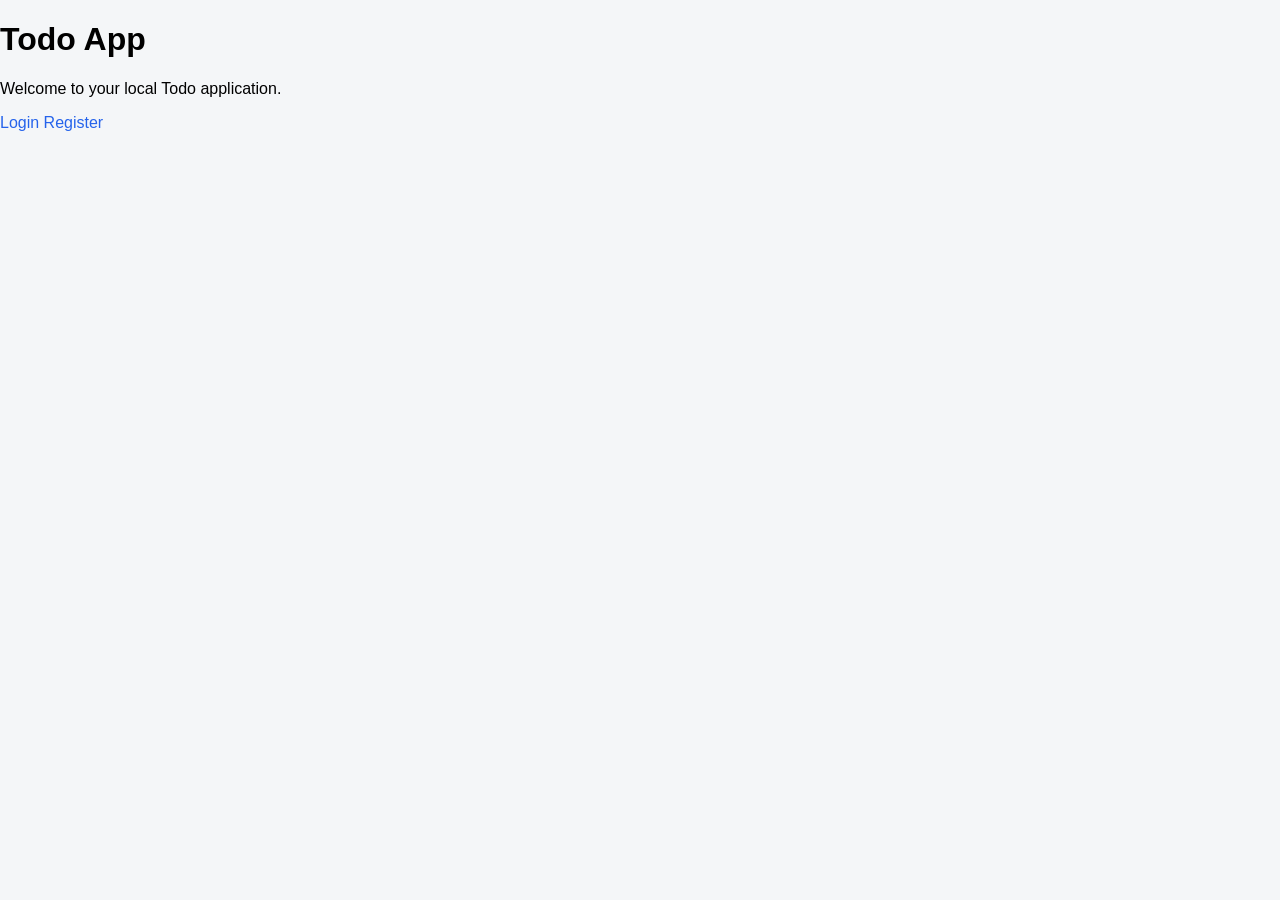
==== frontend/index.html @ 46b51053 "Initial working Todo application" ====
<!DOCTYPE html>
<html lang="en">
<head>
  <meta charset="UTF-8">
  <meta name="viewport" content="width=device-width, initial-scale=1.0">
  <title>Todo App</title>
  <link rel="stylesheet" href="css/style.css">
</head>
<body>
  <main class="container">
    <h1>Todo App</h1>
    <p>Welcome to your local Todo application.</p>
    <div class="actions">
      <a href="login.html">Login</a>
      <a href="register.html">Register</a>
    </div>
  </main>
</body>
</html>
---- frontend/css/style.css ----
* {
    box-sizing: border-box;
}

body {
    margin: 0;
    font-family: Arial, sans-serif;
    background: #f4f6f8;
}

.auth-container {
    width: 400px;
    max-width: 90%;
    margin: 80px auto;
    padding: 30px;

    background: white;

    border-radius: 10px;

    box-shadow: 0 4px 15px rgba(0, 0, 0, 0.1);
}

.auth-container h1 {
    margin-bottom: 10px;
}

.auth-container p {
    color: #666;
}

.form-group {
    margin-bottom: 20px;
}

.form-group label {
    display: block;
    margin-bottom: 6px;
    font-weight: bold;
}

.form-group input {
    width: 100%;
    padding: 12px;

    border: 1px solid #ccc;
    border-radius: 6px;

    font-size: 15px;
}

button {
    width: 100%;
    padding: 12px;

    border: none;
    border-radius: 6px;

    background: #2563eb;
    color: white;

    font-size: 16px;
    cursor: pointer;
}

button:hover {
    background: #1d4ed8;
}

a {
    color: #2563eb;
    text-decoration: none;
}




/* ========================================
   DASHBOARD
======================================== */

.dashboard-container {
    width: 100%;
    max-width: 1100px;
    margin: 40px auto;
    padding: 20px;
}

.dashboard-header {
    display: flex;
    justify-content: space-between;
    align-items: center;
    margin-bottom: 30px;
}

.dashboard-header h1 {
    margin-bottom: 5px;
}

.dashboard-header p {
    margin-top: 0;
    color: #666;
}

.logout-button {
    width: auto;
    padding: 10px 20px;
    background: #dc2626;
}

.logout-button:hover {
    background: #b91c1c;
}


/* Statistics */

.stats {
    display: grid;
    grid-template-columns: repeat(3, 1fr);
    gap: 20px;
    margin-bottom: 30px;
}

.stat-card {
    background: white;
    padding: 25px;
    border-radius: 10px;
    text-align: center;

    box-shadow: 0 4px 15px rgba(0, 0, 0, 0.08);
}

.stat-card h3 {
    margin-top: 0;
    color: #555;
}

.stat-card p {
    font-size: 32px;
    font-weight: bold;
    margin-bottom: 0;
}


/* Create task */

.create-task {
    background: white;
    padding: 25px;
    border-radius: 10px;
    margin-bottom: 30px;

    box-shadow: 0 4px 15px rgba(0, 0, 0, 0.08);
}

.create-task input,
.create-task textarea {
    width: 100%;
    padding: 12px;
    margin-bottom: 15px;

    border: 1px solid #ccc;
    border-radius: 6px;

    font-size: 15px;
}

.create-task textarea {
    min-height: 100px;
    resize: vertical;
}


/* Tasks */

.tasks-section {
    background: white;
    padding: 25px;
    border-radius: 10px;

    box-shadow: 0 4px 15px rgba(0, 0, 0, 0.08);
}

.section-header {
    display: flex;
    justify-content: space-between;
    align-items: center;
}


.task-card {
    display: flex;
    justify-content: space-between;
    align-items: center;

    padding: 18px;

    margin-top: 15px;

    border: 1px solid #ddd;
    border-radius: 8px;
}

.task-content h3 {
    margin-top: 0;
    margin-bottom: 5px;
}

.task-content p {
    color: #666;
}

.task-content small {
    color: #777;
}


.task-actions {
    display: flex;
    gap: 10px;
}

.task-actions button {
    width: auto;
    padding: 8px 14px;
}


.delete-confirmation {
    margin-top: 12px;
    padding: 10px;

    background: #f8f8f8;
    border: 1px solid #ddd;
    border-radius: 6px;

    display: flex;
    align-items: center;
    gap: 8px;
}

.delete-confirmation span {
    margin-right: auto;
    font-size: 14px;
}

.confirm-delete {
    width: auto;
    padding: 6px 12px;
    background: #dc2626;
}

.confirm-delete:hover {
    background: #b91c1c;
}

.cancel-delete {
    width: auto;
    padding: 6px 12px;
    background: #6b7280;
}

.cancel-delete:hover {
    background: #4b5563;
}


.edit-form {
    width: 100%;
}

.edit-form label {
    display: block;
    margin-top: 10px;
    margin-bottom: 5px;
    font-weight: bold;
}

.edit-title,
.edit-description {
    width: 100%;
    padding: 10px;

    border: 1px solid #ccc;
    border-radius: 6px;

    font-size: 14px;
}

.edit-description {
    min-height: 80px;
    resize: vertical;
}

.edit-actions {
    display: flex;
    gap: 10px;
    margin-top: 12px;
}

.edit-actions button {
    width: auto;
    padding: 8px 14px;
}

.edit-actions .cancel-edit {
    background: #6b7280;
}

.edit-actions .cancel-edit:hover {
    background: #4b5563;
}
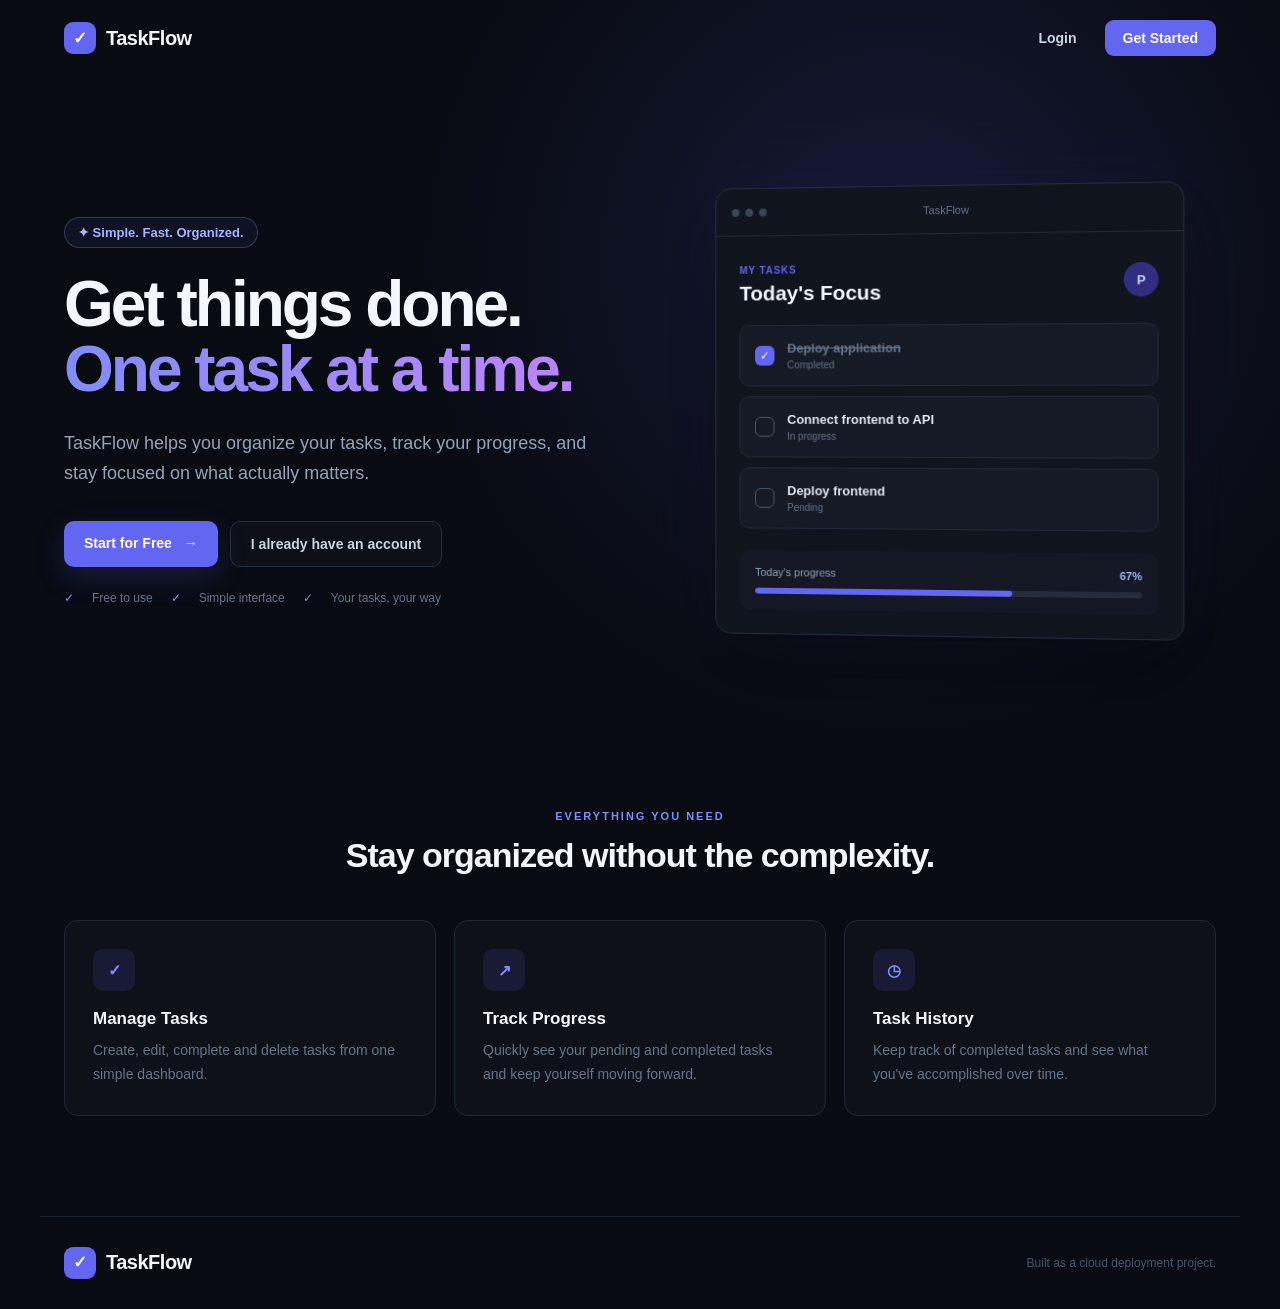
==== commit 46313e5d: "Redesign TaskFlow frontend" ====
--- a/frontend/index.html
+++ b/frontend/index.html
@@ -1,19 +1,237 @@
 <!DOCTYPE html>
 <html lang="en">
 <head>
-  <meta charset="UTF-8">
-  <meta name="viewport" content="width=device-width, initial-scale=1.0">
-  <title>Todo App</title>
-  <link rel="stylesheet" href="css/style.css">
+    <meta charset="UTF-8">
+    <meta name="viewport" content="width=device-width, initial-scale=1.0">
+
+    <title>TaskFlow | Organize Your Work</title>
+
+    <link rel="stylesheet" href="css/landing.css">
 </head>
+
 <body>
-  <main class="container">
-    <h1>Todo App</h1>
-    <p>Welcome to your local Todo application.</p>
-    <div class="actions">
-      <a href="login.html">Login</a>
-      <a href="register.html">Register</a>
-    </div>
-  </main>
+
+    <!-- Navigation -->
+    <nav class="navbar">
+
+        <div class="logo">
+            <span class="logo-icon">✓</span>
+            TaskFlow
+        </div>
+
+        <div class="nav-buttons">
+            <a href="login.html" class="login-btn">Login</a>
+            <a href="register.html" class="signup-btn">Get Started</a>
+        </div>
+
+    </nav>
+
+
+    <!-- Hero -->
+    <main>
+
+        <section class="hero">
+
+            <div class="hero-content">
+
+                <div class="badge">
+                    ✦ Simple. Fast. Organized.
+                </div>
+
+                <h1>
+                    Get things done.
+                    <span>One task at a time.</span>
+                </h1>
+
+                <p>
+                    TaskFlow helps you organize your tasks, track your progress,
+                    and stay focused on what actually matters.
+                </p>
+
+                <div class="hero-buttons">
+
+                    <a href="register.html" class="primary-btn">
+                        Start for Free
+                        <span>→</span>
+                    </a>
+
+                    <a href="login.html" class="secondary-btn">
+                        I already have an account
+                    </a>
+
+                </div>
+
+                <div class="trust">
+                    <span>✓</span> Free to use
+                    <span>✓</span> Simple interface
+                    <span>✓</span> Your tasks, your way
+                </div>
+
+            </div>
+
+
+            <!-- Task Preview -->
+            <div class="hero-preview">
+
+                <div class="preview-window">
+
+                    <div class="window-header">
+                        <div class="window-dots">
+                            <span></span>
+                            <span></span>
+                            <span></span>
+                        </div>
+
+                        <div class="window-title">
+                            TaskFlow
+                        </div>
+                    </div>
+
+
+                    <div class="preview-body">
+
+                        <div class="preview-heading">
+                            <div>
+                                <small>MY TASKS</small>
+                                <h3>Today's Focus</h3>
+                            </div>
+
+                            <div class="fake-avatar">
+                                P
+                            </div>
+                        </div>
+
+
+                        <div class="task-card completed">
+                            <div class="check">✓</div>
+
+                            <div>
+                                <strong>Deploy application</strong>
+                                <small>Completed</small>
+                            </div>
+                        </div>
+
+
+                        <div class="task-card">
+                            <div class="empty-check"></div>
+
+                            <div>
+                                <strong>Connect frontend to API</strong>
+                                <small>In progress</small>
+                            </div>
+                        </div>
+
+
+                        <div class="task-card">
+                            <div class="empty-check"></div>
+
+                            <div>
+                                <strong>Deploy frontend</strong>
+                                <small>Pending</small>
+                            </div>
+                        </div>
+
+
+                        <div class="progress-box">
+
+                            <div class="progress-info">
+                                <span>Today's progress</span>
+                                <strong>67%</strong>
+                            </div>
+
+                            <div class="progress-bar">
+                                <div></div>
+                            </div>
+
+                        </div>
+
+                    </div>
+
+                </div>
+
+            </div>
+
+        </section>
+
+
+        <!-- Features -->
+        <section class="features">
+
+            <div class="section-heading">
+                <span>EVERYTHING YOU NEED</span>
+                <h2>Stay organized without the complexity.</h2>
+            </div>
+
+
+            <div class="feature-grid">
+
+                <div class="feature-card">
+
+                    <div class="feature-icon">
+                        ✓
+                    </div>
+
+                    <h3>Manage Tasks</h3>
+
+                    <p>
+                        Create, edit, complete and delete tasks
+                        from one simple dashboard.
+                    </p>
+
+                </div>
+
+
+                <div class="feature-card">
+
+                    <div class="feature-icon">
+                        ↗
+                    </div>
+
+                    <h3>Track Progress</h3>
+
+                    <p>
+                        Quickly see your pending and completed
+                        tasks and keep yourself moving forward.
+                    </p>
+
+                </div>
+
+
+                <div class="feature-card">
+
+                    <div class="feature-icon">
+                        ◷
+                    </div>
+
+                    <h3>Task History</h3>
+
+                    <p>
+                        Keep track of completed tasks and see
+                        what you've accomplished over time.
+                    </p>
+
+                </div>
+
+            </div>
+
+        </section>
+
+    </main>
+
+
+    <!-- Footer -->
+    <footer>
+
+        <div class="logo">
+            <span class="logo-icon">✓</span>
+            TaskFlow
+        </div>
+
+        <p>
+            Built as a cloud deployment project.
+        </p>
+
+    </footer>
+
 </body>
-</html>
+</html>
--- a/frontend/css/landing.css
+++ b/frontend/css/landing.css
@@ -0,0 +1,682 @@
+* {
+    margin: 0;
+    padding: 0;
+    box-sizing: border-box;
+}
+
+body {
+    font-family: Inter, -apple-system, BlinkMacSystemFont, "Segoe UI",
+        Roboto, sans-serif;
+
+    background:
+        radial-gradient(
+            circle at 70% 20%,
+            rgba(99, 102, 241, 0.16),
+            transparent 35%
+        ),
+        #080b12;
+
+    color: #f5f7ff;
+    min-height: 100vh;
+}
+
+
+/* =========================
+   NAVBAR
+========================= */
+
+.navbar {
+    height: 76px;
+
+    display: flex;
+    align-items: center;
+    justify-content: space-between;
+
+    max-width: 1200px;
+    margin: auto;
+
+    padding: 0 24px;
+}
+
+.logo {
+    display: flex;
+    align-items: center;
+    gap: 10px;
+
+    font-size: 20px;
+    font-weight: 700;
+    letter-spacing: -0.5px;
+}
+
+.logo-icon {
+    width: 32px;
+    height: 32px;
+
+    display: flex;
+    align-items: center;
+    justify-content: center;
+
+    border-radius: 9px;
+
+    background: #6366f1;
+
+    font-size: 17px;
+    font-weight: 800;
+}
+
+.nav-buttons {
+    display: flex;
+    align-items: center;
+    gap: 10px;
+}
+
+.login-btn,
+.signup-btn {
+    text-decoration: none;
+    padding: 10px 18px;
+    border-radius: 9px;
+
+    font-size: 14px;
+    font-weight: 600;
+
+    transition: 0.2s ease;
+}
+
+.login-btn {
+    color: #cbd5e1;
+}
+
+.login-btn:hover {
+    color: white;
+}
+
+.signup-btn {
+    background: #6366f1;
+    color: white;
+}
+
+.signup-btn:hover {
+    background: #5558e8;
+    transform: translateY(-1px);
+}
+
+
+/* =========================
+   HERO
+========================= */
+
+.hero {
+    max-width: 1200px;
+    margin: auto;
+
+    min-height: 650px;
+
+    padding: 90px 24px 70px;
+
+    display: grid;
+    grid-template-columns: 1fr 1fr;
+
+    gap: 70px;
+
+    align-items: center;
+}
+
+.hero-content {
+    max-width: 600px;
+}
+
+.badge {
+    display: inline-block;
+
+    padding: 7px 13px;
+
+    border: 1px solid rgba(129, 140, 248, 0.3);
+
+    background: rgba(99, 102, 241, 0.08);
+
+    border-radius: 999px;
+
+    color: #a5b4fc;
+
+    font-size: 13px;
+    font-weight: 600;
+
+    margin-bottom: 24px;
+}
+
+.hero h1 {
+    font-size: clamp(48px, 5vw, 72px);
+
+    line-height: 1.02;
+
+    letter-spacing: -3px;
+
+    margin-bottom: 25px;
+}
+
+.hero h1 span {
+    display: block;
+
+    background: linear-gradient(
+        90deg,
+        #818cf8,
+        #c084fc
+    );
+
+    -webkit-background-clip: text;
+    background-clip: text;
+
+    color: transparent;
+}
+
+.hero p {
+    max-width: 540px;
+
+    color: #94a3b8;
+
+    font-size: 18px;
+    line-height: 1.7;
+
+    margin-bottom: 32px;
+}
+
+
+/* =========================
+   HERO BUTTONS
+========================= */
+
+.hero-buttons {
+    display: flex;
+    gap: 12px;
+
+    flex-wrap: wrap;
+}
+
+.primary-btn,
+.secondary-btn {
+    text-decoration: none;
+
+    padding: 14px 20px;
+
+    border-radius: 10px;
+
+    font-size: 14px;
+    font-weight: 700;
+
+    transition: 0.2s ease;
+}
+
+.primary-btn {
+    background: #6366f1;
+    color: white;
+
+    box-shadow: 0 10px 30px rgba(99, 102, 241, 0.2);
+}
+
+.primary-btn:hover {
+    background: #5558e8;
+    transform: translateY(-2px);
+}
+
+.primary-btn span {
+    margin-left: 8px;
+}
+
+.secondary-btn {
+    color: #cbd5e1;
+
+    border: 1px solid #263043;
+
+    background: rgba(255,255,255,0.02);
+}
+
+.secondary-btn:hover {
+    background: rgba(255,255,255,0.05);
+    border-color: #3b465c;
+}
+
+.trust {
+    margin-top: 24px;
+
+    display: flex;
+    flex-wrap: wrap;
+    gap: 18px;
+
+    color: #64748b;
+
+    font-size: 12px;
+}
+
+.trust span {
+    color: #818cf8;
+}
+
+
+/* =========================
+   APP PREVIEW
+========================= */
+
+.hero-preview {
+    display: flex;
+    justify-content: center;
+}
+
+.preview-window {
+    width: 100%;
+    max-width: 470px;
+
+    border-radius: 16px;
+
+    overflow: hidden;
+
+    background: #10141d;
+
+    border: 1px solid #252d3d;
+
+    box-shadow:
+        0 30px 80px rgba(0,0,0,0.45),
+        0 0 80px rgba(99,102,241,0.08);
+
+    transform: perspective(1000px) rotateY(-4deg);
+}
+
+.window-header {
+    height: 48px;
+
+    display: flex;
+    align-items: center;
+
+    border-bottom: 1px solid #222a38;
+
+    padding: 0 16px;
+
+    position: relative;
+}
+
+.window-dots {
+    display: flex;
+    gap: 6px;
+}
+
+.window-dots span {
+    width: 8px;
+    height: 8px;
+
+    border-radius: 50%;
+
+    background: #3b4558;
+}
+
+.window-title {
+    position: absolute;
+
+    left: 50%;
+    transform: translateX(-50%);
+
+    color: #64748b;
+
+    font-size: 11px;
+}
+
+.preview-body {
+    padding: 24px;
+}
+
+.preview-heading {
+    display: flex;
+    justify-content: space-between;
+    align-items: center;
+
+    margin-bottom: 20px;
+}
+
+.preview-heading small {
+    color: #6366f1;
+
+    font-size: 10px;
+    font-weight: 800;
+
+    letter-spacing: 1px;
+}
+
+.preview-heading h3 {
+    margin-top: 4px;
+
+    font-size: 21px;
+}
+
+.fake-avatar {
+    width: 34px;
+    height: 34px;
+
+    display: flex;
+    align-items: center;
+    justify-content: center;
+
+    border-radius: 50%;
+
+    background: #312e81;
+
+    color: #c7d2fe;
+
+    font-size: 13px;
+    font-weight: 700;
+}
+
+.task-card {
+    display: flex;
+    align-items: center;
+    gap: 13px;
+
+    padding: 15px;
+
+    margin-bottom: 10px;
+
+    background: #151a24;
+
+    border: 1px solid #222a38;
+
+    border-radius: 10px;
+}
+
+.task-card strong {
+    display: block;
+
+    font-size: 13px;
+
+    color: #e2e8f0;
+}
+
+.task-card small {
+    display: block;
+
+    margin-top: 4px;
+
+    color: #64748b;
+
+    font-size: 10px;
+}
+
+.check,
+.empty-check {
+    width: 20px;
+    height: 20px;
+
+    border-radius: 6px;
+
+    display: flex;
+    align-items: center;
+    justify-content: center;
+
+    flex-shrink: 0;
+}
+
+.check {
+    background: #6366f1;
+
+    color: white;
+
+    font-size: 12px;
+}
+
+.empty-check {
+    border: 1px solid #475569;
+}
+
+.completed strong {
+    color: #64748b;
+    text-decoration: line-through;
+}
+
+.progress-box {
+    margin-top: 22px;
+
+    padding: 16px;
+
+    border-radius: 10px;
+
+    background: #131824;
+}
+
+.progress-info {
+    display: flex;
+    justify-content: space-between;
+
+    margin-bottom: 10px;
+
+    font-size: 11px;
+
+    color: #94a3b8;
+}
+
+.progress-info strong {
+    color: #a5b4fc;
+}
+
+.progress-bar {
+    height: 6px;
+
+    background: #252d3d;
+
+    border-radius: 999px;
+
+    overflow: hidden;
+}
+
+.progress-bar div {
+    width: 67%;
+    height: 100%;
+
+    background: #6366f1;
+
+    border-radius: inherit;
+}
+
+
+/* =========================
+   FEATURES
+========================= */
+
+.features {
+    max-width: 1200px;
+
+    margin: auto;
+
+    padding: 80px 24px 100px;
+}
+
+.section-heading {
+    text-align: center;
+
+    max-width: 650px;
+
+    margin: auto auto 45px;
+}
+
+.section-heading span {
+    color: #818cf8;
+
+    font-size: 11px;
+
+    font-weight: 800;
+
+    letter-spacing: 2px;
+}
+
+.section-heading h2 {
+    margin-top: 12px;
+
+    font-size: 34px;
+
+    letter-spacing: -1px;
+}
+
+.feature-grid {
+    display: grid;
+
+    grid-template-columns: repeat(3, 1fr);
+
+    gap: 18px;
+}
+
+.feature-card {
+    padding: 28px;
+
+    border-radius: 14px;
+
+    background: rgba(255,255,255,0.025);
+
+    border: 1px solid #202838;
+
+    transition: 0.2s ease;
+}
+
+.feature-card:hover {
+    transform: translateY(-4px);
+
+    border-color: #343e55;
+}
+
+.feature-icon {
+    width: 42px;
+    height: 42px;
+
+    display: flex;
+    align-items: center;
+    justify-content: center;
+
+    border-radius: 10px;
+
+    background: rgba(99,102,241,0.12);
+
+    color: #818cf8;
+
+    font-weight: 800;
+
+    margin-bottom: 18px;
+}
+
+.feature-card h3 {
+    margin-bottom: 10px;
+
+    font-size: 17px;
+}
+
+.feature-card p {
+    color: #64748b;
+
+    font-size: 14px;
+
+    line-height: 1.7;
+}
+
+
+/* =========================
+   FOOTER
+========================= */
+
+footer {
+    max-width: 1200px;
+
+    margin: auto;
+
+    padding: 30px 24px;
+
+    border-top: 1px solid #1c2431;
+
+    display: flex;
+
+    justify-content: space-between;
+
+    align-items: center;
+}
+
+footer p {
+    color: #475569;
+
+    font-size: 12px;
+}
+
+
+/* =========================
+   RESPONSIVE
+========================= */
+
+@media (max-width: 900px) {
+
+    .hero {
+        grid-template-columns: 1fr;
+
+        padding-top: 60px;
+
+        gap: 50px;
+    }
+
+    .hero-content {
+        text-align: center;
+        margin: auto;
+    }
+
+    .hero p {
+        margin-left: auto;
+        margin-right: auto;
+    }
+
+    .hero-buttons,
+    .trust {
+        justify-content: center;
+    }
+
+    .feature-grid {
+        grid-template-columns: 1fr;
+    }
+
+    .preview-window {
+        transform: none;
+    }
+}
+
+
+@media (max-width: 600px) {
+
+    .navbar {
+        padding: 0 16px;
+    }
+
+    .login-btn {
+        display: none;
+    }
+
+    .hero {
+        padding: 50px 16px;
+    }
+
+    .hero h1 {
+        font-size: 44px;
+
+        letter-spacing: -2px;
+    }
+
+    .hero p {
+        font-size: 16px;
+    }
+
+    .preview-body {
+        padding: 16px;
+    }
+
+    .features {
+        padding-left: 16px;
+        padding-right: 16px;
+    }
+
+    .section-heading h2 {
+        font-size: 28px;
+    }
+
+    footer {
+        flex-direction: column;
+
+        gap: 15px;
+    }
+}
